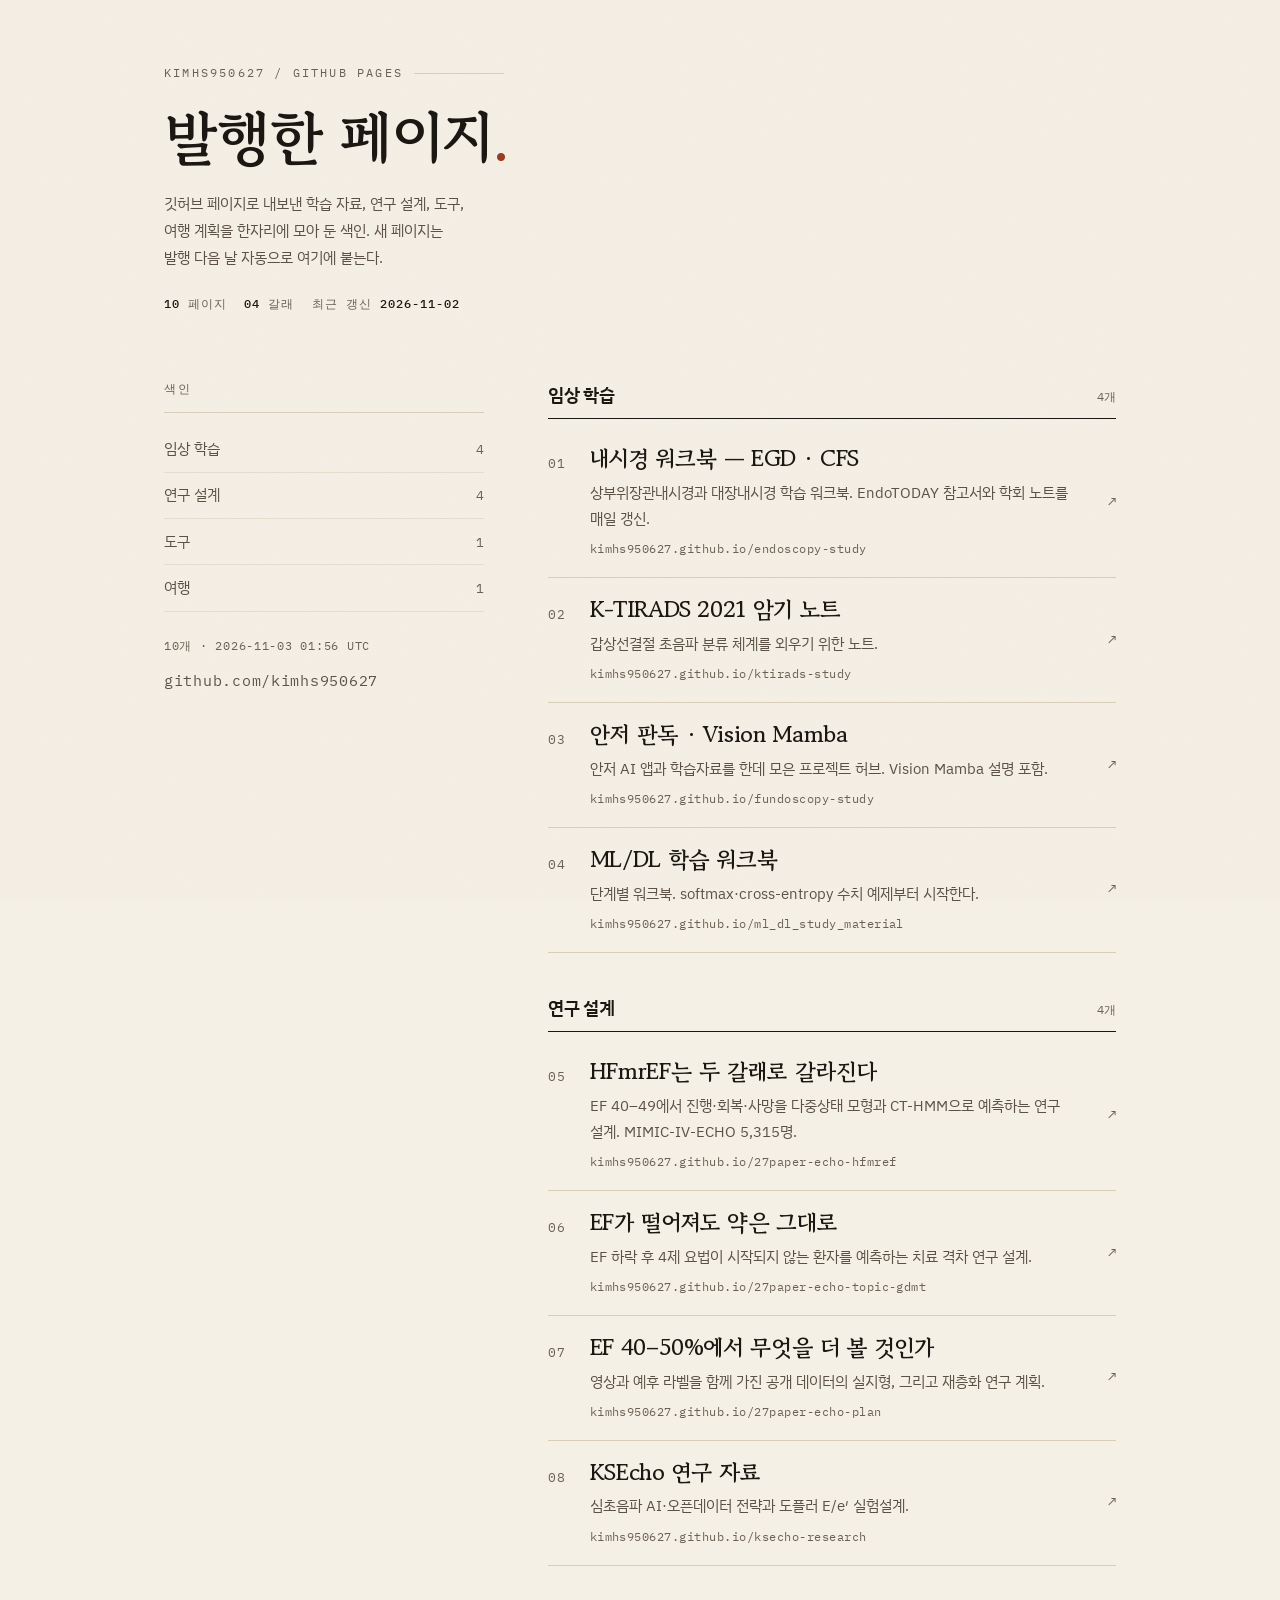
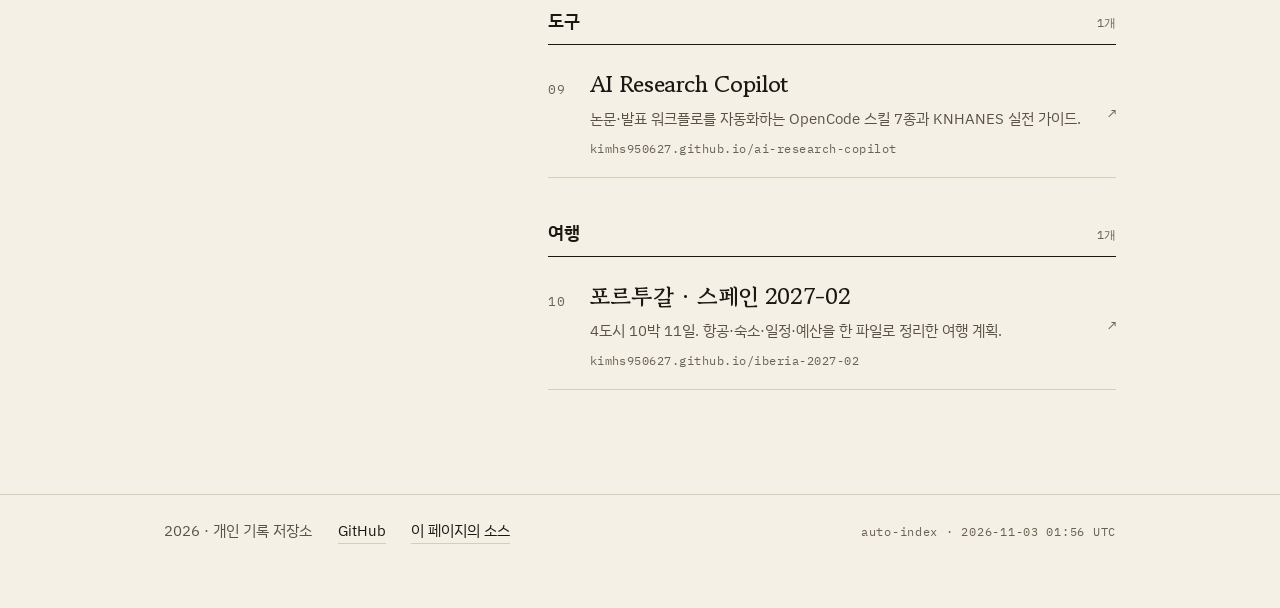
==== index.html @ a7f4778d "feat: 깃허브 페이지 색인 사이트 Discord: https://discord.com/channels/1558830378104529049/1566993009025880095" ====
<!DOCTYPE html>
<html lang="ko">
<head>
<meta charset="utf-8">
<meta name="viewport" content="width=device-width, initial-scale=1">
<title>페이지 아카이브 · kimhs950627</title>
<meta name="description" content="깃허브 페이지로 발행한 학습 자료·연구 설계·도구·여행 계획을 한자리에 모은 색인. 새로 발행한 페이지는 자동으로 추가된다.">
<link rel="canonical" href="https://kimhs950627.github.io/">
<meta name="theme-color" content="#f5f0e6">
<meta name="color-scheme" content="light">

<meta property="og:type" content="website">
<meta property="og:site_name" content="페이지 아카이브">
<meta property="og:title" content="페이지 아카이브 · kimhs950627">
<meta property="og:description" content="깃허브 페이지로 발행한 학습 자료·연구 설계·도구·여행 계획을 한자리에 모은 색인.">
<meta property="og:url" content="https://kimhs950627.github.io/">
<meta property="og:image" content="https://kimhs950627.github.io/assets/og.png">
<meta name="twitter:card" content="summary_large_image">

<link rel="icon" href="assets/favicon.svg" type="image/svg+xml">
<link rel="preconnect" href="https://fonts.googleapis.com">
<link rel="preconnect" href="https://fonts.gstatic.com" crossorigin>
<link rel="stylesheet" href="https://fonts.googleapis.com/css2?family=Gowun+Batang:wght@400;700&family=IBM+Plex+Mono:wght@400;500&family=IBM+Plex+Sans+KR:wght@400;500;600&display=swap">
<link rel="stylesheet" href="styles/site.css">

<script type="application/ld+json">
{
  "@context": "https://schema.org",
  "@type": "CollectionPage",
  "name": "페이지 아카이브",
  "url": "https://kimhs950627.github.io/",
  "description": "깃허브 페이지로 발행한 학습 자료·연구 설계·도구·여행 계획을 한자리에 모은 색인.",
  "isPartOf": { "@type": "WebSite", "name": "kimhs950627.github.io", "url": "https://kimhs950627.github.io/" },
  "about": { "@type": "Person", "name": "kimhs950627", "url": "https://github.com/kimhs950627" }
}
</script>
</head>
<body>
<a class="skip-link" href="#feed">본문으로 건너뛰기</a>
<div class="grain" aria-hidden="true"></div>

<header class="masthead">
  <div class="wrap">
    <p class="kicker">kimhs950627 / github pages</p>
    <h1>발행한 페이지<em>.</em></h1>
    <p class="lede">
      깃허브 페이지로 내보낸 학습 자료, 연구 설계, 도구, 여행 계획을 한자리에 모아 둔 색인.
      새 페이지는 발행 다음 날 자동으로 여기에 붙는다.
    </p>
    <p class="stats">
      <span><b id="stat-total">—</b> 페이지</span>
      <span><b id="stat-groups">—</b> 갈래</span>
      <span>최근 갱신 <b id="stat-updated">—</b></span>
    </p>
  </div>
</header>

<main class="wrap layout">
  <aside class="rail" aria-labelledby="rail-title">
    <p class="rail-title" id="rail-title">색인</p>
    <nav aria-labelledby="rail-title">
      <ol id="rail-list"></ol>
    </nav>
    <p class="updated">
      <span id="rail-generated">—</span><br>
      <a href="https://github.com/kimhs950627">github.com/kimhs950627</a>
    </p>
  </aside>

  <div class="feed" id="feed" aria-live="polite">
    <noscript>
      <p>목록을 그리려면 자바스크립트가 필요하다.
      <a href="https://github.com/kimhs950627?tab=repositories">깃허브 프로필</a>에서도 볼 수 있다.</p>
    </noscript>
  </div>
</main>

<footer class="foot">
  <div class="wrap">
    <span>2026 · 개인 기록 저장소</span>
    <a href="https://github.com/kimhs950627">GitHub</a>
    <a href="https://github.com/kimhs950627/kimhs950627.github.io">이 페이지의 소스</a>
    <span class="mono" id="foot-generated"></span>
  </div>
</footer>

<script src="scripts/app.js" defer></script>
</body>
</html>
---- styles/site.css ----
@import url("tokens.css");

*,
*::before,
*::after {
  box-sizing: border-box;
}

html {
  scroll-behavior: smooth;
}

body {
  margin: 0;
  background: var(--paper);
  color: var(--ink);
  font-family: var(--font-body);
  font-size: var(--fs-body);
  line-height: 1.72;
  -webkit-font-smoothing: antialiased;
  text-rendering: optimizeLegibility;
  word-break: keep-all;
  line-break: strict;
  overflow-wrap: break-word;
  hyphens: none;
}

/* 배경 깊이 — 종이 그레인 한 겹 */
.grain {
  position: fixed;
  inset: 0;
  z-index: 0;
  pointer-events: none;
  opacity: 0.05;
  background-image: url("data:image/svg+xml;utf8,%3Csvg xmlns='http://www.w3.org/2000/svg' width='140' height='140'%3E%3Cfilter id='n'%3E%3CfeTurbulence type='fractalNoise' baseFrequency='.9' numOctaves='3'/%3E%3C/filter%3E%3Crect width='140' height='140' filter='url(%23n)'/%3E%3C/svg%3E");
}

.wrap {
  max-width: var(--maxw);
  margin: 0 auto;
  padding-inline: var(--pad-x);
}

a {
  color: inherit;
}

:focus-visible {
  outline: 2px solid var(--accent);
  outline-offset: 4px;
}

/* ── 머리 ───────────────────────────────────────────── */
.layout {
  display: grid;
  grid-template-columns: 1fr;
  gap: var(--s5);
  padding-block: var(--s5) var(--s6);
  position: relative;
  z-index: 1;
}

@media (min-width: 900px) {
  .layout {
    grid-template-columns: minmax(240px, 320px) 1fr;
    gap: clamp(2rem, 5vw, 5rem);
    align-items: start;
  }
}

.masthead {
  padding-top: clamp(2.4rem, 7vh, 5rem);
  position: relative;
  z-index: 1;
}

.kicker {
  font-family: var(--font-mono);
  font-size: var(--fs-kicker);
  letter-spacing: 0.18em;
  text-transform: uppercase;
  color: var(--ink-3);
  margin: 0 0 var(--s3);
  display: flex;
  align-items: center;
  gap: 0.7rem;
}

.kicker::after {
  content: "";
  height: 1px;
  flex: 1;
  background: var(--rule);
  max-width: 90px;
}

h1 {
  font-family: var(--font-display);
  font-weight: 700;
  font-size: var(--fs-h1);
  line-height: 1.06;
  letter-spacing: -0.02em;
  margin: 0 0 var(--s3);
  text-wrap: balance;
}

h1 em {
  font-style: normal;
  color: var(--accent);
}

.lede {
  margin: 0 0 var(--s3);
  color: var(--ink-2);
  max-width: 34ch;
  font-size: var(--fs-note);
  line-height: 1.8;
}

.stats {
  font-family: var(--font-mono);
  font-size: var(--fs-kicker);
  letter-spacing: 0.08em;
  color: var(--ink-3);
  margin: 0;
  display: flex;
  flex-wrap: wrap;
  gap: 0.4rem 1.1rem;
}

.stats b {
  color: var(--ink);
  font-weight: 500;
}

/* ── 왼쪽 인덱스 ─────────────────────────────────────── */
.rail {
  display: none;
}

@media (min-width: 900px) {
  .rail {
    display: block;
    position: sticky;
    top: var(--s5);
  }
}

.rail-title {
  font-family: var(--font-mono);
  font-size: var(--fs-kicker);
  letter-spacing: 0.16em;
  text-transform: uppercase;
  color: var(--ink-3);
  margin: 0 0 var(--s2);
  padding-bottom: var(--s2);
  border-bottom: 1px solid var(--rule);
}

.rail ol {
  list-style: none;
  margin: 0;
  padding: 0;
}

.rail li {
  border-bottom: 1px solid rgba(215, 205, 184, 0.55);
}

.rail a {
  display: grid;
  grid-template-columns: 1fr auto;
  align-items: baseline;
  gap: 1rem;
  padding: 0.62rem 0;
  text-decoration: none;
  color: var(--ink-2);
  font-size: var(--fs-note);
  transition: color var(--dur) var(--ease), padding-left var(--dur) var(--ease);
}

.rail a:hover,
.rail a.is-active {
  color: var(--accent);
  padding-left: 6px;
}

.rail a .c {
  font-family: var(--font-mono);
  font-size: 0.8rem;
  color: var(--ink-3);
}

.updated {
  margin-top: var(--s3);
  font-family: var(--font-mono);
  font-size: 0.76rem;
  letter-spacing: 0.06em;
  color: var(--ink-3);
  line-height: 1.9;
}

/* ── 목록 ───────────────────────────────────────────── */
.feed {
  min-width: 0;
}

.group + .group {
  margin-top: var(--s4);
}

.group-head {
  display: flex;
  align-items: baseline;
  gap: 0.75rem;
  margin: 0 0 0.5rem;
  padding-bottom: 0.5rem;
  border-bottom: 1px solid var(--ink);
}

.group-head h2 {
  font-family: var(--font-body);
  font-size: var(--fs-h2);
  font-weight: 600;
  letter-spacing: -0.01em;
  margin: 0;
}

.group-head .c {
  margin-left: auto;
  font-family: var(--font-mono);
  font-size: 0.76rem;
  color: var(--ink-3);
}

.row {
  display: grid;
  grid-template-columns: auto 1fr auto;
  align-items: baseline;
  gap: clamp(0.8rem, 2vw, 1.5rem);
  padding: 1.05rem 0 1.1rem;
  border-bottom: 1px solid var(--rule);
  text-decoration: none;
  position: relative;
  transition: background-color var(--dur) var(--ease), padding-inline var(--dur) var(--ease);
}

.row::before {
  content: "";
  position: absolute;
  left: 0;
  top: 0;
  bottom: 0;
  width: 2px;
  background: var(--accent);
  transform: scaleY(0);
  transform-origin: top;
  transition: transform var(--dur) var(--ease);
}

.row:hover {
  background: var(--accent-soft);
  padding-inline: 0.9rem 0.5rem;
}

.row:hover::before {
  transform: scaleY(1);
}

.idx {
  font-family: var(--font-mono);
  font-size: 0.8rem;
  color: var(--ink-3);
  letter-spacing: 0.06em;
  padding-top: 0.45em;
}

.row-main {
  display: block;
  min-width: 0;
}

.row-title {
  display: block;
  font-family: var(--font-display);
  font-weight: 700;
  font-size: var(--fs-item);
  line-height: 1.35;
  letter-spacing: -0.015em;
  transition: color var(--dur) var(--ease);
  text-wrap: balance;
}

.row:hover .row-title {
  color: var(--accent);
}

.row-note {
  display: block;
  margin-top: 0.3rem;
  color: var(--ink-2);
  font-size: var(--fs-note);
  line-height: 1.75;
  max-width: 60ch;
}

.row-host {
  display: block;
  margin-top: 0.45rem;
  font-family: var(--font-mono);
  font-size: 0.76rem;
  letter-spacing: 0.04em;
  color: var(--ink-3);
}

.go {
  font-family: var(--font-mono);
  font-size: 0.9rem;
  color: var(--ink-3);
  align-self: center;
  transition: transform var(--dur) var(--ease), color var(--dur) var(--ease);
}

.row:hover .go {
  transform: translate(3px, -3px);
  color: var(--accent);
}

/* 로드 시 스태거드 리빌 */
.row,
.group-head {
  opacity: 0;
  transform: translateY(12px);
}

.is-in .row,
.is-in .group-head {
  animation: rise var(--dur) var(--ease) forwards;
  animation-delay: calc(var(--i, 0) * 45ms);
}

@keyframes rise {
  to {
    opacity: 1;
    transform: none;
  }
}

@media (prefers-reduced-motion: reduce) {
  html {
    scroll-behavior: auto;
  }

  .row,
  .group-head {
    opacity: 1;
    transform: none;
    animation: none;
  }

  * {
    transition-duration: 1ms !important;
  }
}

/* ── 꼬리 ───────────────────────────────────────────── */
.foot {
  position: relative;
  z-index: 1;
  border-top: 1px solid var(--rule);
  padding-block: var(--s3) var(--s5);
}

.foot .wrap {
  display: flex;
  flex-wrap: wrap;
  gap: 0.6rem 1.6rem;
  align-items: baseline;
  font-size: var(--fs-note);
  color: var(--ink-2);
}

.foot a {
  color: var(--ink);
  text-decoration: none;
  border-bottom: 1px solid var(--rule);
  transition: border-color var(--dur) var(--ease), color var(--dur) var(--ease);
}

.foot a:hover {
  color: var(--accent);
  border-color: var(--accent);
}

.foot .mono {
  font-family: var(--font-mono);
  font-size: 0.76rem;
  letter-spacing: 0.06em;
  color: var(--ink-3);
  margin-left: auto;
}

.sr-only {
  position: absolute;
  width: 1px;
  height: 1px;
  padding: 0;
  margin: -1px;
  overflow: hidden;
  clip: rect(0 0 0 0);
  white-space: nowrap;
  border: 0;
}

@media (max-width: 640px) {
  .foot .mono {
    margin-left: 0;
  }
}

.skip-link {
  position: absolute;
  left: -9999px;
  top: 0;
  z-index: 10;
  background: var(--ink);
  color: var(--paper);
  padding: 0.6rem 1rem;
  font-size: var(--fs-note);
}

.skip-link:focus-visible {
  left: var(--pad-x);
  top: 0.6rem;
  outline-color: var(--paper);
}
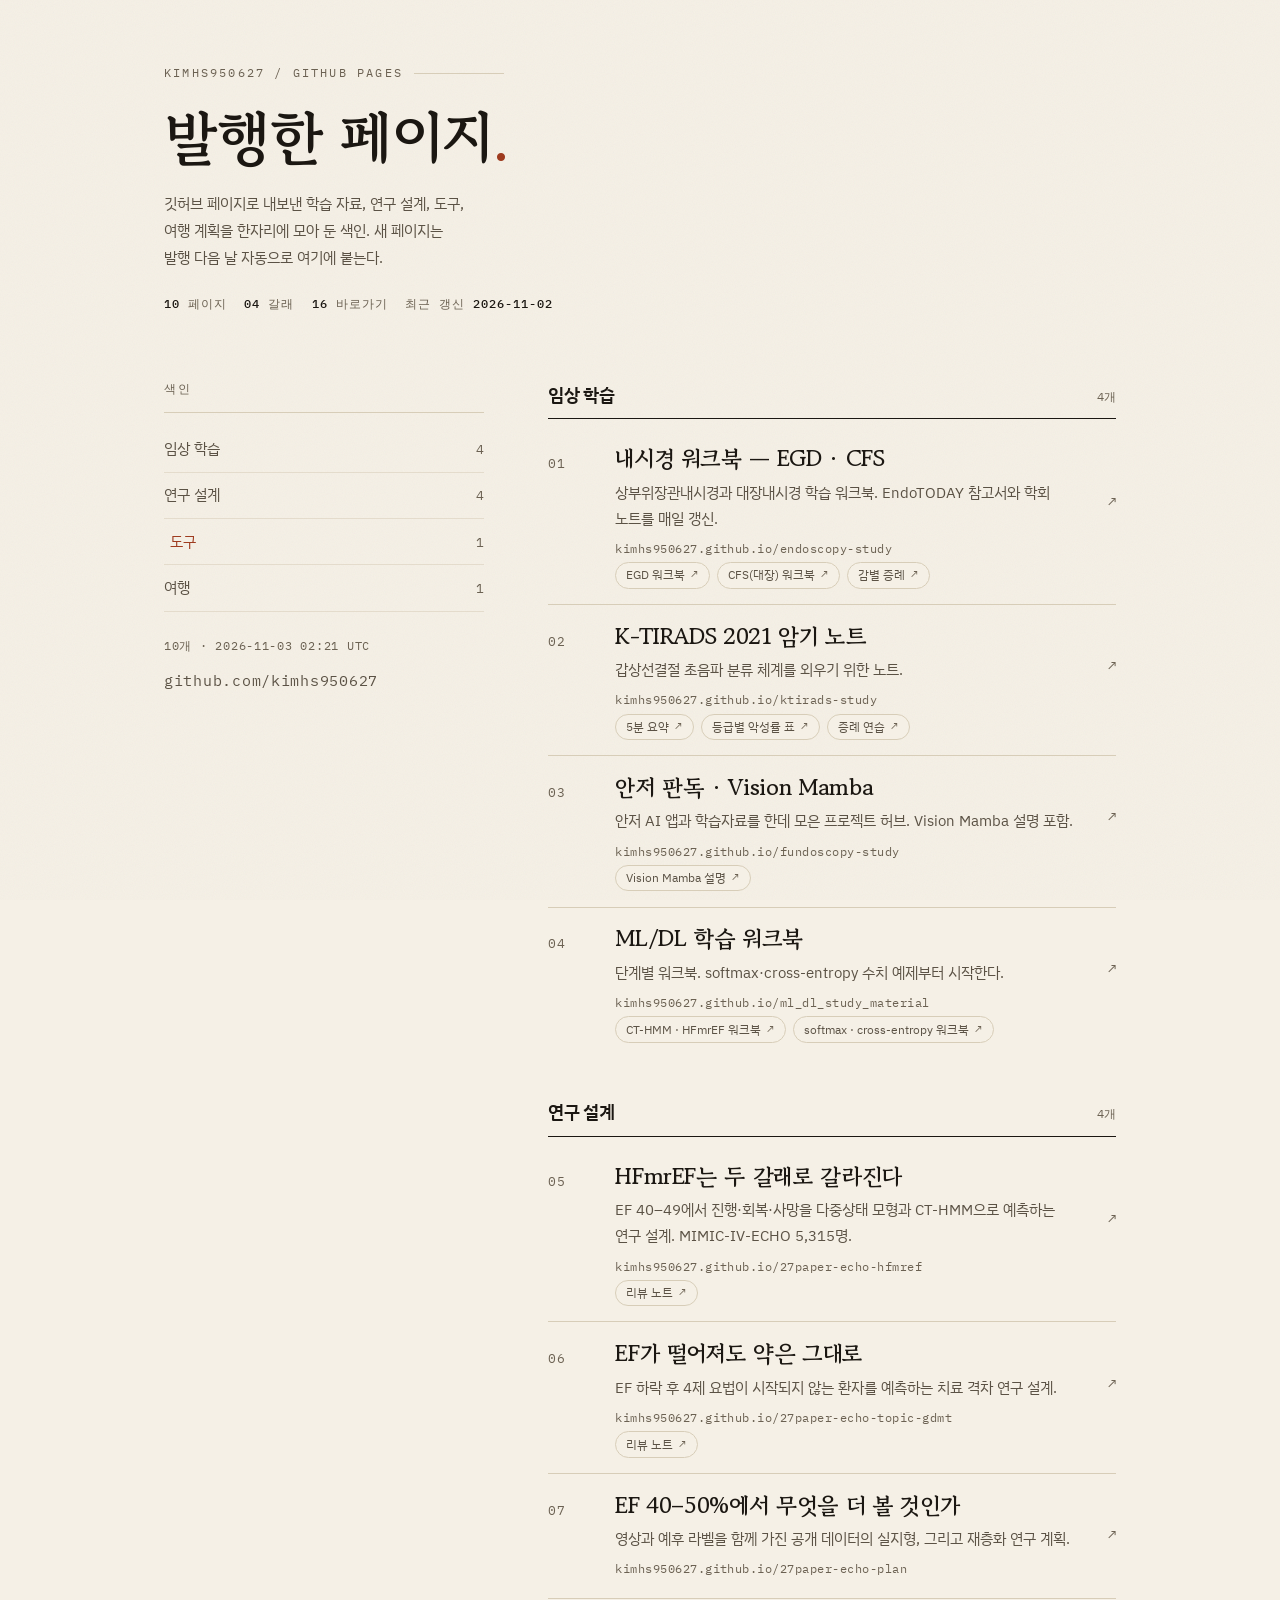
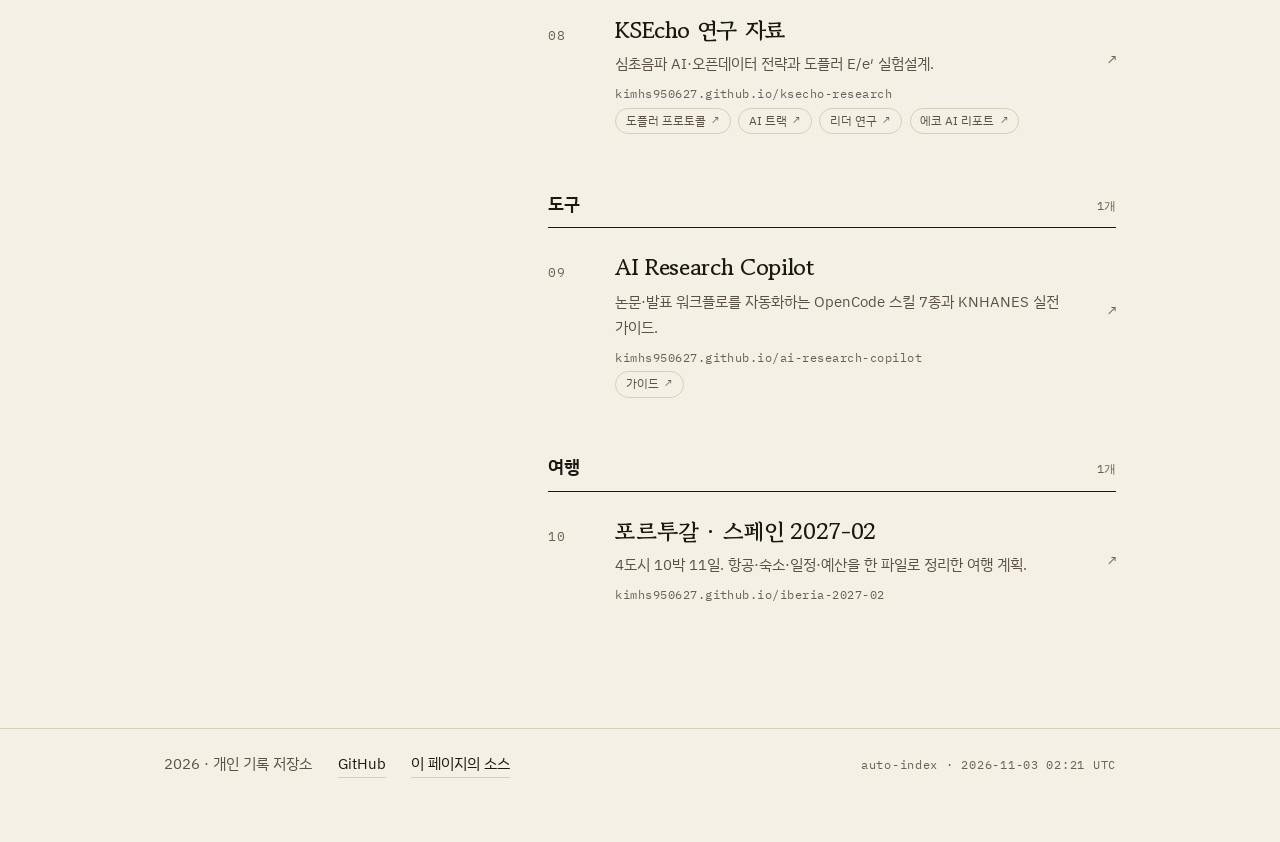
==== commit 0b11c647: "feat: 각 페이지의 워크북·장 단위 바로가기를 목록에 붙인다 Discord: https://discord.com/channels/1558830378104529049/156699" ====
--- a/index.html
+++ b/index.html
@@ -50,6 +50,7 @@
     <p class="stats">
       <span><b id="stat-total">—</b> 페이지</span>
       <span><b id="stat-groups">—</b> 갈래</span>
+      <span><b id="stat-links">—</b> 바로가기</span>
       <span>최근 갱신 <b id="stat-updated">—</b></span>
     </p>
   </div>
--- a/styles/site.css
+++ b/styles/site.css
@@ -235,7 +235,7 @@
 
 .row {
   display: grid;
-  grid-template-columns: auto 1fr auto;
+  grid-template-columns: var(--idx-w) 1fr auto;
   align-items: baseline;
   gap: clamp(0.8rem, 2vw, 1.5rem);
   padding: 1.05rem 0 1.1rem;
@@ -275,6 +275,64 @@
   padding-top: 0.45em;
 }
 
+/* 그 페이지 안의 워크북·장 단위 바로가기 */
+.row-sub {
+  display: flex;
+  flex-wrap: wrap;
+  gap: 0.4rem 0.45rem;
+  padding: 0 0 0.95rem calc(var(--idx-w) + clamp(0.8rem, 2vw, 1.5rem));
+  margin-top: -0.15rem;
+}
+
+.chip {
+  display: inline-flex;
+  align-items: center;
+  gap: 0.32rem;
+  padding: 0.14rem 0.62rem;
+  border: 1px solid var(--rule);
+  border-radius: 999px;
+  font-size: 0.78rem;
+  line-height: 1.6;
+  color: var(--ink-2);
+  text-decoration: none;
+  background: var(--paper);
+  transition: color var(--dur) var(--ease), border-color var(--dur) var(--ease),
+    background-color var(--dur) var(--ease);
+}
+
+.chip span {
+  font-size: 0.7rem;
+  color: var(--ink-3);
+  transition: transform var(--dur) var(--ease), color var(--dur) var(--ease);
+}
+
+.chip:hover {
+  color: var(--accent);
+  border-color: var(--accent);
+  background: var(--accent-soft);
+}
+
+.chip:hover span {
+  color: var(--accent);
+  transform: translate(1px, -1px);
+}
+
+.item {
+  border-bottom: 1px solid var(--rule);
+}
+
+.item .row {
+  border-bottom: 0;
+}
+
+.item:has(.row-sub) .row {
+  padding-bottom: 0.3rem;
+}
+
+.item:last-child {
+  border-bottom: 0;
+}
+
 .row-main {
   display: block;
   min-width: 0;
@@ -420,17 +478,26 @@
 
 .skip-link {
   position: absolute;
-  left: -9999px;
-  top: 0;
+  left: var(--pad-x);
+  top: 0.6rem;
   z-index: 10;
   background: var(--ink);
   color: var(--paper);
   padding: 0.6rem 1rem;
   font-size: var(--fs-note);
+  text-decoration: none;
+  clip-path: inset(50%);
+  width: 1px;
+  height: 1px;
+  overflow: hidden;
+  white-space: nowrap;
 }
 
 .skip-link:focus-visible {
-  left: var(--pad-x);
-  top: 0.6rem;
+  clip-path: none;
+  width: auto;
+  height: auto;
+  overflow: visible;
   outline-color: var(--paper);
-}
+  outline-offset: 2px;
+}
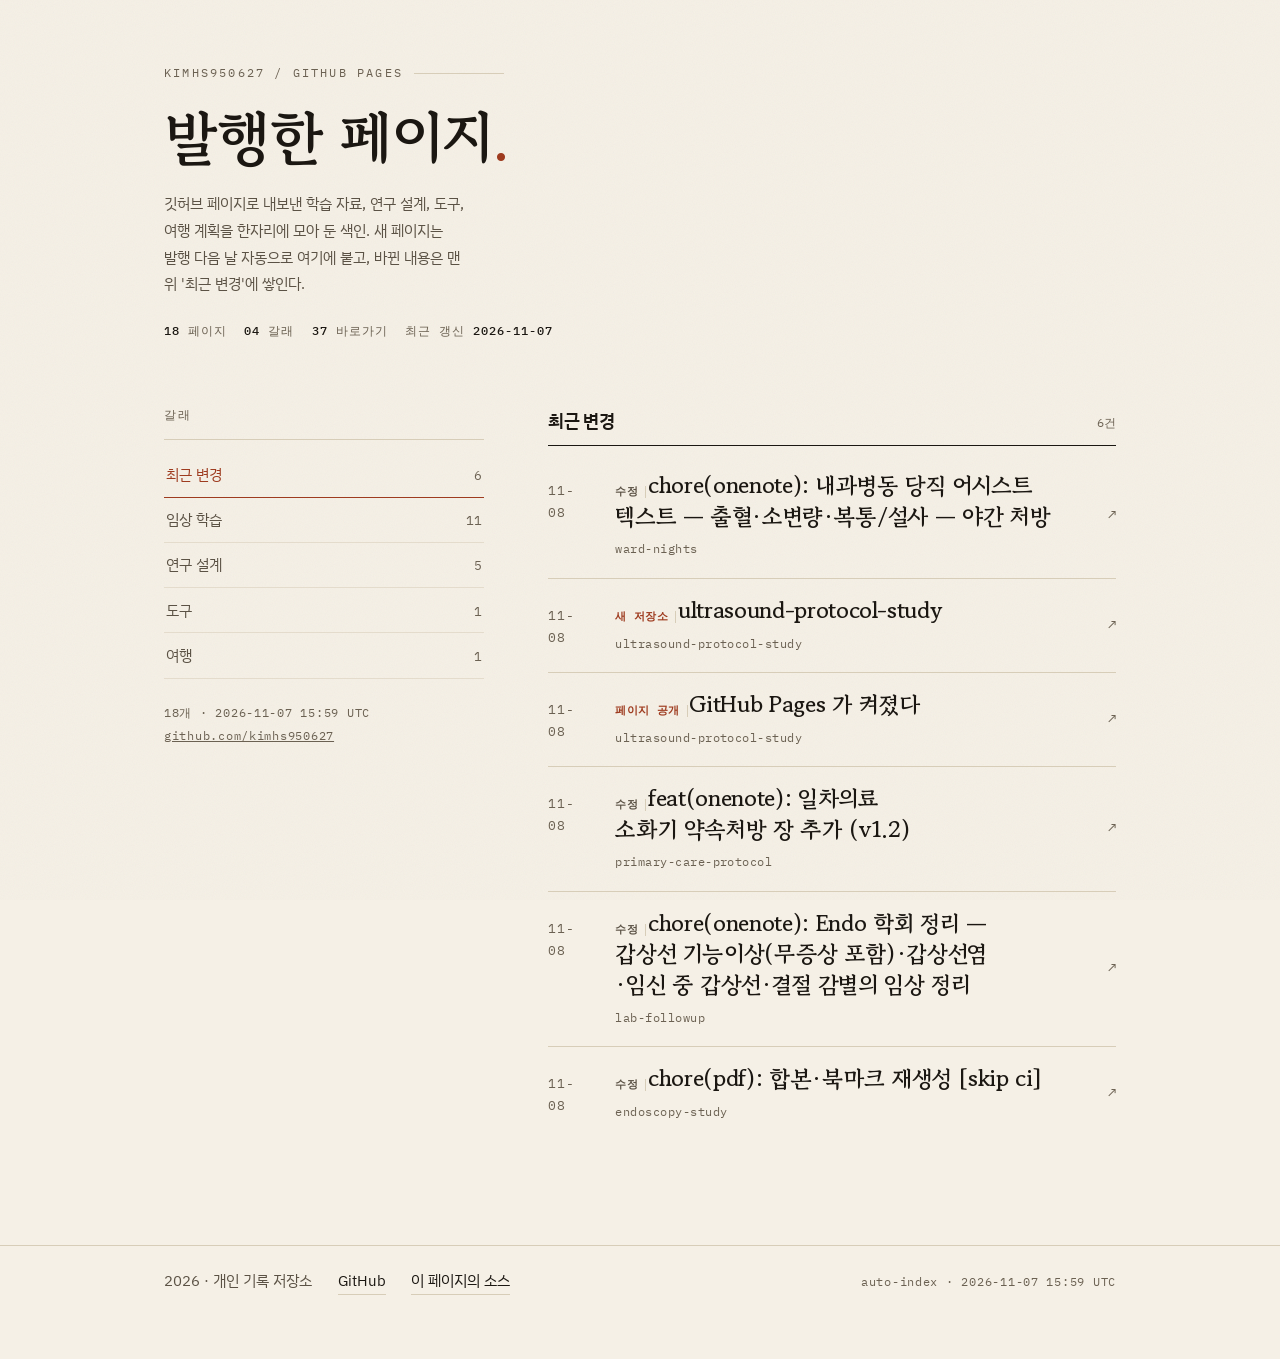
==== commit da227689: "feat(hub): 색인 변경 추적 · 비공개 페이지 잠금 발행 · 갈래 탭 - scripts/track.py: 저장소 84개(비공개 포함) 스캔, 새 저장소·커밋·공개 전환·Pa" ====
--- a/index.html
+++ b/index.html
@@ -45,7 +45,7 @@
     <h1>발행한 페이지<em>.</em></h1>
     <p class="lede">
       깃허브 페이지로 내보낸 학습 자료, 연구 설계, 도구, 여행 계획을 한자리에 모아 둔 색인.
-      새 페이지는 발행 다음 날 자동으로 여기에 붙는다.
+      새 페이지는 발행 다음 날 자동으로 여기에 붙고, 바뀐 내용은 맨 위 '최근 변경'에 쌓인다.
     </p>
     <p class="stats">
       <span><b id="stat-total">—</b> 페이지</span>
@@ -58,9 +58,9 @@
 
 <main class="wrap layout">
   <aside class="rail" aria-labelledby="rail-title">
-    <p class="rail-title" id="rail-title">색인</p>
-    <nav aria-labelledby="rail-title">
-      <ol id="rail-list"></ol>
+    <p class="rail-title" id="rail-title">갈래</p>
+    <nav aria-label="갈래">
+      <div id="rail-list" role="tablist" aria-orientation="vertical" aria-labelledby="rail-title"></div>
     </nav>
     <p class="updated">
       <span id="rail-generated">—</span><br>
@@ -68,7 +68,7 @@
     </p>
   </aside>
 
-  <div class="feed" id="feed" aria-live="polite">
+  <div class="feed" id="feed">
     <noscript>
       <p>목록을 그리려면 자바스크립트가 필요하다.
       <a href="https://github.com/kimhs950627?tab=repositories">깃허브 프로필</a>에서도 볼 수 있다.</p>
--- a/styles/site.css
+++ b/styles/site.css
@@ -133,16 +133,21 @@
   font-weight: 500;
 }
 
-/* ── 왼쪽 인덱스 ─────────────────────────────────────── */
+/* ── 갈래 탭 ─────────────────────────────────────────── */
 .rail {
-  display: none;
+  position: sticky;
+  top: 0;
+  z-index: 3;
+  min-width: 0;
+  background: var(--paper);
+  padding-block: 0.15rem;
 }
 
 @media (min-width: 900px) {
   .rail {
-    display: block;
-    position: sticky;
     top: var(--s5);
+    background: none;
+    padding-block: 0;
   }
 }
 
@@ -157,38 +162,72 @@
   border-bottom: 1px solid var(--rule);
 }
 
-.rail ol {
-  list-style: none;
-  margin: 0;
-  padding: 0;
-}
-
-.rail li {
+#rail-list {
+  display: flex;
+  flex-wrap: wrap;
+  min-width: 0;
+  gap: 0.1rem;
+}
+
+@media (min-width: 900px) {
+  #rail-list {
+    flex-direction: column;
+    gap: 0;
+    overflow: visible;
+  }
+}
+
+.tab {
+  display: flex;
+  flex: 0 0 auto;
+  align-items: baseline;
+  justify-content: space-between;
+  gap: 1rem;
+  padding: 0.58rem 0.1rem;
+  border: 0;
   border-bottom: 1px solid rgba(215, 205, 184, 0.55);
-}
-
-.rail a {
-  display: grid;
-  grid-template-columns: 1fr auto;
-  align-items: baseline;
-  gap: 1rem;
-  padding: 0.62rem 0;
-  text-decoration: none;
-  color: var(--ink-2);
+  background: none;
+  color: var(--ink-2);
+  font: inherit;
   font-size: var(--fs-note);
-  transition: color var(--dur) var(--ease), padding-left var(--dur) var(--ease);
-}
-
-.rail a:hover,
-.rail a.is-active {
-  color: var(--accent);
-  padding-left: 6px;
-}
-
-.rail a .c {
+  text-align: left;
+  white-space: nowrap;
+  cursor: pointer;
+  transition: color var(--dur) var(--ease), border-color var(--dur) var(--ease);
+}
+
+.tab .c {
   font-family: var(--font-mono);
   font-size: 0.8rem;
   color: var(--ink-3);
+}
+
+.tab:hover,
+.tab[aria-selected="true"] {
+  color: var(--accent);
+}
+
+.tab[aria-selected="true"] {
+  border-bottom-color: var(--accent);
+}
+
+@media (max-width: 899px) {
+  .rail-title,
+  .updated {
+    display: none;
+  }
+
+  .tab {
+    padding: 0.5rem 0.7rem;
+    border-bottom-width: 2px;
+  }
+}
+
+@media (max-width: 899px) {
+  .layout {
+    gap: var(--s3);
+    padding-block: var(--s3) var(--s6);
+  }
 }
 
 .updated {
@@ -205,8 +244,12 @@
   min-width: 0;
 }
 
-.group + .group {
+.group-panel + .group-panel {
   margin-top: var(--s4);
+}
+
+.empty {
+  color: var(--ink-2);
 }
 
 .group-head {
@@ -300,10 +343,40 @@
     background-color var(--dur) var(--ease);
 }
 
-.chip span {
+.chip > span[aria-hidden] {
   font-size: 0.7rem;
   color: var(--ink-3);
   transition: transform var(--dur) var(--ease), color var(--dur) var(--ease);
+}
+
+.chip-tag {
+  font-family: var(--font-mono);
+  font-size: 0.66rem;
+  letter-spacing: 0.05em;
+  padding-right: 0.45rem;
+  margin-right: 0.1rem;
+  border-right: 1px solid var(--rule);
+}
+
+.chip-tag.is-reviewed {
+  color: var(--accent);
+}
+
+.chip-tag.is-draft {
+  color: var(--ink-3);
+}
+
+/* '최근 변경' 절의 변경 종류 — 수정·새로 실림·공개 범위 변경 */
+.chip-tag.is-push {
+  color: var(--ink-2);
+}
+
+.chip-tag.is-new {
+  color: var(--accent);
+}
+
+.chip-tag.is-flip {
+  color: var(--ink-3);
 }
 
 .chip:hover {
@@ -312,7 +385,7 @@
   background: var(--accent-soft);
 }
 
-.chip:hover span {
+.chip:hover > span[aria-hidden] {
   color: var(--accent);
   transform: translate(1px, -1px);
 }
@@ -501,3 +574,22 @@
   outline-color: var(--paper);
   outline-offset: 2px;
 }
+
+.lock {
+  display: inline-block;
+  margin-left: 0.55rem;
+  padding: 0.05rem 0.45rem;
+  border: 1px solid var(--accent);
+  border-radius: 999px;
+  font-family: var(--font-mono);
+  font-size: 0.66rem;
+  letter-spacing: 0.06em;
+  color: var(--accent);
+  vertical-align: baseline;
+}
+
+.chip-request {
+  border-style: dashed;
+  border-color: var(--accent);
+  color: var(--accent);
+}
